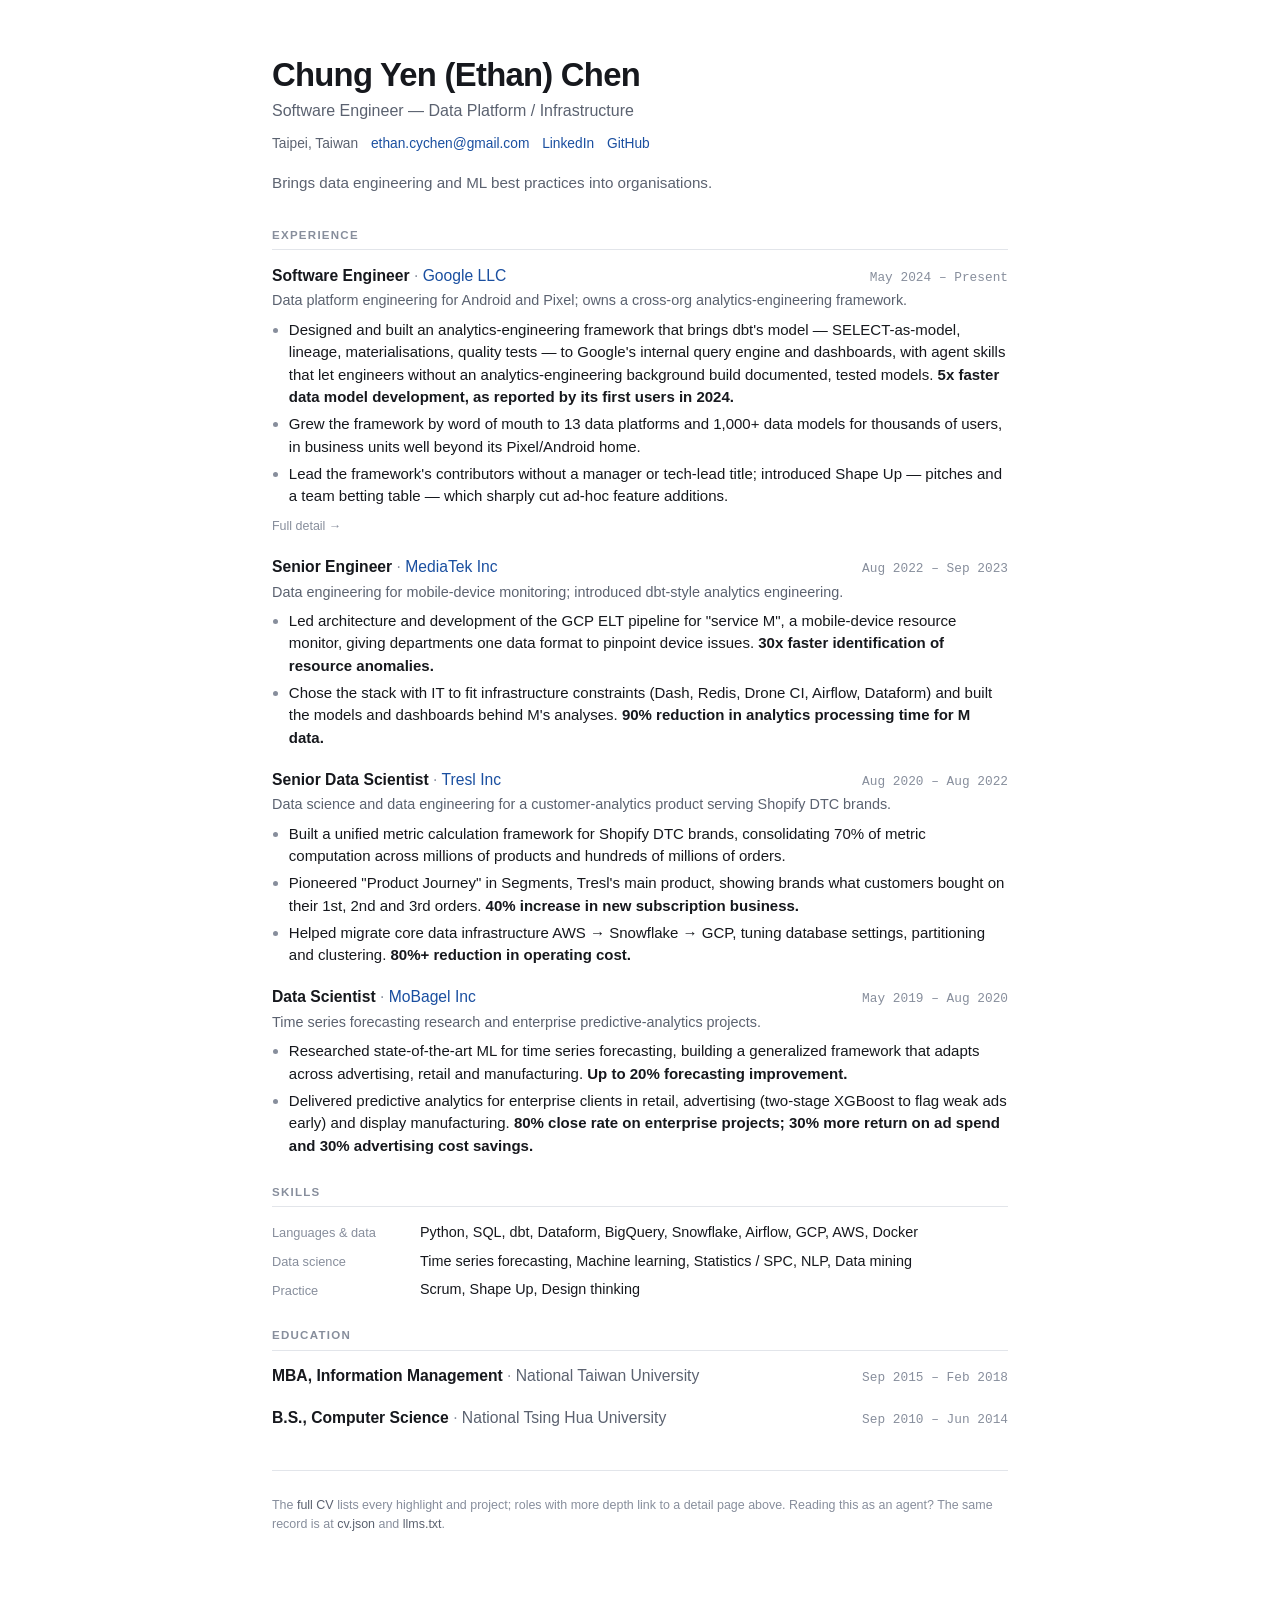
==== index.html @ 8e829738 "Deploy CV from private corpus ethancychen-tw/cv-corpus@91bc35936f9ee3d3c06d4852175774ca4f503b2c" ====
<!doctype html>
<html lang="en" data-profile="onepager">
<head>
<meta charset="utf-8">
<meta name="viewport" content="width=device-width, initial-scale=1">
<title>Chung Yen (Ethan) Chen — CV</title>
<meta name="description" content="Software Engineer — Data Platform / Infrastructure. Taipei, Taiwan.">
<link rel="stylesheet" href="theme.css">
<link rel="alternate" type="application/json" href="cv.json" title="Full structured CV">
<script type="application/ld+json">
{
  &#34;@context&#34;: &#34;https://schema.org&#34;,
  &#34;@type&#34;: &#34;Person&#34;,
  &#34;name&#34;: &#34;Chung Yen (Ethan) Chen&#34;,
  &#34;givenName&#34;: &#34;Ethan&#34;,
  &#34;jobTitle&#34;: &#34;Software Engineer — Data Platform / Infrastructure&#34;,
  &#34;email&#34;: &#34;mailto:ethan.cychen@gmail.com&#34;,
  &#34;url&#34;: &#34;https://ethancychen-tw.github.io/&#34;,
  &#34;address&#34;: {
    &#34;@type&#34;: &#34;PostalAddress&#34;,
    &#34;addressLocality&#34;: &#34;Taipei, Taiwan&#34;
  },
  &#34;sameAs&#34;: [
    &#34;https://www.linkedin.com/in/ethancychen/&#34;,
    &#34;https://github.com/ethancychen-tw&#34;
  ],
  &#34;alumniOf&#34;: [
    {
      &#34;@type&#34;: &#34;EducationalOrganization&#34;,
      &#34;name&#34;: &#34;National Taiwan University&#34;
    },
    {
      &#34;@type&#34;: &#34;EducationalOrganization&#34;,
      &#34;name&#34;: &#34;Université libre de Bruxelles&#34;
    },
    {
      &#34;@type&#34;: &#34;EducationalOrganization&#34;,
      &#34;name&#34;: &#34;National Tsing Hua University&#34;
    }
  ],
  &#34;worksFor&#34;: {
    &#34;@type&#34;: &#34;Organization&#34;,
    &#34;name&#34;: &#34;Google LLC&#34;
  },
  &#34;knowsAbout&#34;: [
    &#34;Python&#34;,
    &#34;SQL&#34;,
    &#34;dbt&#34;,
    &#34;Dataform&#34;,
    &#34;BigQuery&#34;,
    &#34;Snowflake&#34;,
    &#34;Airflow&#34;,
    &#34;GCP&#34;,
    &#34;AWS&#34;,
    &#34;Docker&#34;,
    &#34;Time series forecasting&#34;,
    &#34;Machine learning&#34;,
    &#34;Statistics / SPC&#34;,
    &#34;NLP&#34;,
    &#34;Data mining&#34;
  ]
}
</script>
</head>
<body>
<main>

  <header class="masthead">
    <h1>Chung Yen (Ethan) Chen</h1>
    <p class="headline">Software Engineer — Data Platform / Infrastructure</p>
    <ul class="contact">
      <li>Taipei, Taiwan</li>
      <li><a href="mailto:ethan.cychen@gmail.com">ethan.cychen@gmail.com</a></li>
      <li><a href="https://www.linkedin.com/in/ethancychen/">LinkedIn</a></li>
      <li><a href="https://github.com/ethancychen-tw">GitHub</a></li>
    </ul>
<p class="summary">Brings data engineering and ML best practices into organisations.</p>  </header>

  <section aria-labelledby="experience">
    <h2 id="experience">Experience</h2>
    <article class="entry">
      <div class="entry-head">
        <h3 class="entry-title">Software Engineer<span class="org"><a href="https://www.google.com/">Google LLC</a></span></h3>
        <span class="dates">May 2024 – Present</span>
      </div>
<p class="role-summary">Data platform engineering for Android and Pixel; owns a cross-org analytics-engineering framework.</p>      <ul>
        <li>Designed and built an analytics-engineering framework that brings dbt&#39;s model — SELECT-as-model, lineage, materialisations, quality tests — to Google&#39;s internal query engine and dashboards, with agent skills that let engineers without an analytics-engineering background build documented, tested models.
 <span class="outcome">5x faster data model development, as reported by its first users in 2024.</span></li>
        <li>Grew the framework by word of mouth to 13 data platforms and 1,000+ data models for thousands of users, in business units well beyond its Pixel/Android home.
</li>
        <li>Lead the framework&#39;s contributors without a manager or tech-lead title; introduced Shape Up — pitches and a team betting table — which sharply cut ad-hoc feature additions.
</li>
      </ul>
      <a class="detail-link" href="detail/google/">Full detail →</a>
    </article>
    <article class="entry">
      <div class="entry-head">
        <h3 class="entry-title">Senior Engineer<span class="org"><a href="https://i.mediatek.com/">MediaTek Inc</a></span></h3>
        <span class="dates">Aug 2022 – Sep 2023</span>
      </div>
<p class="role-summary">Data engineering for mobile-device monitoring; introduced dbt-style analytics engineering.</p>      <ul>
        <li>Led architecture and development of the GCP ELT pipeline for &#34;service M&#34;, a mobile-device resource monitor, giving departments one data format to pinpoint device issues.
 <span class="outcome">30x faster identification of resource anomalies.</span></li>
        <li>Chose the stack with IT to fit infrastructure constraints (Dash, Redis, Drone CI, Airflow, Dataform) and built the models and dashboards behind M&#39;s analyses.
 <span class="outcome">90% reduction in analytics processing time for M data.</span></li>
      </ul>
    </article>
    <article class="entry">
      <div class="entry-head">
        <h3 class="entry-title">Senior Data Scientist<span class="org"><a href="https://www.tresl.co/">Tresl Inc</a></span></h3>
        <span class="dates">Aug 2020 – Aug 2022</span>
      </div>
<p class="role-summary">Data science and data engineering for a customer-analytics product serving Shopify DTC brands.</p>      <ul>
        <li>Built a unified metric calculation framework for Shopify DTC brands, consolidating 70% of metric computation across millions of products and hundreds of millions of orders.
</li>
        <li>Pioneered &#34;Product Journey&#34; in Segments, Tresl&#39;s main product, showing brands what customers bought on their 1st, 2nd and 3rd orders.
 <span class="outcome">40% increase in new subscription business.</span></li>
        <li>Helped migrate core data infrastructure AWS → Snowflake → GCP, tuning database settings, partitioning and clustering.
 <span class="outcome">80%+ reduction in operating cost.</span></li>
      </ul>
    </article>
    <article class="entry">
      <div class="entry-head">
        <h3 class="entry-title">Data Scientist<span class="org"><a href="https://mobagel.com/">MoBagel Inc</a></span></h3>
        <span class="dates">May 2019 – Aug 2020</span>
      </div>
<p class="role-summary">Time series forecasting research and enterprise predictive-analytics projects.</p>      <ul>
        <li>Researched state-of-the-art ML for time series forecasting, building a generalized framework that adapts across advertising, retail and manufacturing.
 <span class="outcome">Up to 20% forecasting improvement.</span></li>
        <li>Delivered predictive analytics for enterprise clients in retail, advertising (two-stage XGBoost to flag weak ads early) and display manufacturing.
 <span class="outcome">80% close rate on enterprise projects; 30% more return on ad spend and 30% advertising cost savings.</span></li>
      </ul>
    </article>
  </section>

  <section aria-labelledby="skills">
    <h2 id="skills">Skills</h2>
    <dl class="skills">
      <div class="skill-row"><dt>Languages &amp; data</dt><dd>Python, SQL, dbt, Dataform, BigQuery, Snowflake, Airflow, GCP, AWS, Docker</dd></div>
      <div class="skill-row"><dt>Data science</dt><dd>Time series forecasting, Machine learning, Statistics / SPC, NLP, Data mining</dd></div>
      <div class="skill-row"><dt>Practice</dt><dd>Scrum, Shape Up, Design thinking</dd></div>
    </dl>
  </section>


  <section aria-labelledby="education">
    <h2 id="education">Education</h2>
    <article class="entry">
      <div class="entry-head">
        <h3 class="entry-title">MBA, Information Management<span class="org">National Taiwan University</span></h3>
        <span class="dates">Sep 2015 – Feb 2018</span>
      </div>
    </article>
    <article class="entry">
      <div class="entry-head">
        <h3 class="entry-title">B.S., Computer Science<span class="org">National Tsing Hua University</span></h3>
        <span class="dates">Sep 2010 – Jun 2014</span>
      </div>
    </article>
  </section>

  <footer class="colophon">
    <p>The <a href="cv-full.html">full CV</a> lists every highlight and project;
      roles with more depth link to a detail page above.
      Reading this as an agent? The same record is at
      <a href="cv.json">cv.json</a> and <a href="llms.txt">llms.txt</a>.</p>
  </footer>

</main>
</body>
</html>
---- theme.css ----
/* ============================================================
   CV theme — one stylesheet for screen and print.
   Screen follows the reader's colour scheme; print is locked to
   light with explicit page geometry.
   ============================================================ */

:root {
  --ink:        #16181d;
  --ink-muted:  #5b6270;
  --ink-faint:  #878e9c;
  --rule:       #e2e5ea;
  --accent:     #1a4fa0;
  --bg:         #ffffff;

  --font-sans: "Inter", -apple-system, BlinkMacSystemFont, "Segoe UI", Helvetica, Arial, sans-serif;
  --font-mono: ui-monospace, SFMono-Regular, "SF Mono", Menlo, monospace;

  --measure: 46rem;
  --gap-section: 1.65rem;
}

@media (prefers-color-scheme: dark) {
  :root:not([data-theme="light"]) {
    --ink:       #e6e8ec;
    --ink-muted: #a1a8b5;
    --ink-faint: #767d8a;
    --rule:      #2b2f38;
    --accent:    #7ea8ee;
    --bg:        #14161a;
  }
}

*, *::before, *::after { box-sizing: border-box; }

body {
  margin: 0;
  padding: 3.5rem 1.5rem 5rem;
  background: var(--bg);
  color: var(--ink);
  font-family: var(--font-sans);
  font-size: 15px;
  line-height: 1.5;
  -webkit-font-smoothing: antialiased;
  font-variant-numeric: tabular-nums;
}

main { max-width: var(--measure); margin: 0 auto; }

a { color: var(--accent); text-decoration: none; }
a:hover { text-decoration: underline; }

/* ---------- header ---------- */

.masthead { margin-bottom: 2rem; }

.masthead h1 {
  margin: 0;
  font-size: 2.05rem;
  font-weight: 650;
  letter-spacing: -0.022em;
  line-height: 1.15;
}

.headline {
  margin: 0.3rem 0 0;
  font-size: 1rem;
  font-weight: 500;
  color: var(--ink-muted);
}

.contact {
  margin: 0.7rem 0 0;
  font-size: 0.86rem;
  color: var(--ink-muted);
  display: flex;
  flex-wrap: wrap;
  gap: 0.35rem 0.8rem;
}
.contact li { list-style: none; }
.contact { padding: 0; }

.summary {
  margin: 1.1rem 0 0;
  font-size: 0.95rem;
  color: var(--ink-muted);
  max-width: 38rem;
}

/* ---------- sections ---------- */

section { margin-top: var(--gap-section); }

h2 {
  margin: 0 0 0.85rem;
  padding-bottom: 0.32rem;
  border-bottom: 1px solid var(--rule);
  font-size: 0.72rem;
  font-weight: 650;
  text-transform: uppercase;
  letter-spacing: 0.11em;
  color: var(--ink-faint);
}

/* ---------- entries ---------- */

.entry { margin-bottom: 1.15rem; break-inside: avoid; }
.entry:last-child { margin-bottom: 0; }

.entry-head {
  display: flex;
  justify-content: space-between;
  align-items: baseline;
  gap: 1rem;
}

.entry-title { margin: 0; font-size: 0.98rem; font-weight: 600; }
.entry-title .org { font-weight: 500; color: var(--ink-muted); }
.entry-title .org::before { content: " · "; color: var(--ink-faint); }

.dates {
  flex: none;
  font-size: 0.8rem;
  font-family: var(--font-mono);
  color: var(--ink-faint);
  white-space: nowrap;
}

.role-summary { margin: 0.2rem 0 0; font-size: 0.9rem; color: var(--ink-muted); }

.entry ul { margin: 0.42rem 0 0; padding-left: 1.05rem; }
.entry li { margin-bottom: 0.28rem; }
.entry li::marker { color: var(--ink-faint); }

.outcome { font-weight: 600; color: var(--ink); }

.detail-link {
  font-size: 0.78rem;
  color: var(--ink-faint);
  margin-top: 0.3rem;
  display: inline-block;
}

/* ---------- skills ---------- */

.skills { display: grid; gap: 0.45rem; }
.skill-row { display: grid; grid-template-columns: 8.5rem 1fr; gap: 0.75rem; font-size: 0.9rem; }
.skill-row dt { color: var(--ink-faint); font-size: 0.8rem; padding-top: 0.08rem; }
.skill-row dd { margin: 0; }

/* ---------- projects ---------- */

.project .entry-title { font-size: 0.94rem; }
.tech { font-size: 0.82rem; color: var(--ink-faint); font-style: italic; }
.links { font-size: 0.82rem; }
.links a { margin-right: 0.6rem; }

/* ---------- footer / machine layer ---------- */

.colophon {
  margin-top: 2.5rem;
  padding-top: 0.8rem;
  border-top: 1px solid var(--rule);
  font-size: 0.78rem;
  color: var(--ink-faint);
}
.colophon a { color: var(--ink-muted); }

/* ---------- responsive ---------- */

@media (max-width: 34rem) {
  body { padding: 2rem 1.1rem 3rem; font-size: 14.5px; }
  .masthead h1 { font-size: 1.6rem; }
  .entry-head { flex-direction: column; gap: 0.1rem; }
  .skill-row { grid-template-columns: 1fr; gap: 0.1rem; }
}

/* ---------- print ---------- */

@page {
  size: A4;
  margin: 12mm 15mm 11mm;
}

@media print {
  :root {
    --ink: #000; --ink-muted: #333; --ink-faint: #666;
    --rule: #ccc; --accent: #000; --bg: #fff;
  }
  body { padding: 0; font-size: 9.2pt; line-height: 1.38; }
  main { max-width: none; }
  a { color: #000; text-decoration: none; }
  .masthead { margin-bottom: 1.1rem; }
  .masthead h1 { font-size: 19pt; }
  h2 { font-size: 7.6pt; margin-bottom: 0.5rem; }
  section { margin-top: 0.8rem; }
  .entry { margin-bottom: 0.55rem; }
  .colophon, .detail-link { display: none; }
  /* Never orphan a heading from its first entry. */
  h2 { break-after: avoid; }
}

/* ---------- detail pages (layer 1) ---------- */

.crumb { margin: 0 0 1.1rem; font-size: 0.84rem; }
.crumb a { color: var(--ink-faint); }

.deep { margin-top: 2.1rem; break-inside: auto; }
.deep h2 {
  border: 0;
  padding: 0;
  margin-bottom: 0.5rem;
  font-size: 1.02rem;
  font-weight: 600;
  line-height: 1.4;
  text-transform: none;
  letter-spacing: -0.008em;
  color: var(--ink);
}

.outcome-line {
  margin: 0 0 0.35rem;
  font-size: 0.9rem;
  font-weight: 600;
  color: var(--accent);
}

.deep .tech {
  margin: 0 0 0.9rem;
  font-family: var(--font-mono);
  font-style: normal;
  font-size: 0.78rem;
}

dl.detail {
  margin: 0;
  display: grid;
  grid-template-columns: 10rem 1fr;
  gap: 0.55rem 1.2rem;
  border-left: 2px solid var(--rule);
  padding-left: 1.1rem;
}
dl.detail dt {
  font-size: 0.76rem;
  text-transform: uppercase;
  letter-spacing: 0.07em;
  color: var(--ink-faint);
  padding-top: 0.13rem;
}
dl.detail dd { margin: 0; font-size: 0.92rem; }

.pending { font-size: 0.88rem; color: var(--ink-faint); font-style: italic; }

@media (max-width: 34rem) {
  dl.detail { grid-template-columns: 1fr; gap: 0.15rem; padding-left: 0.8rem; }
  dl.detail dd { margin-bottom: 0.6rem; }
}
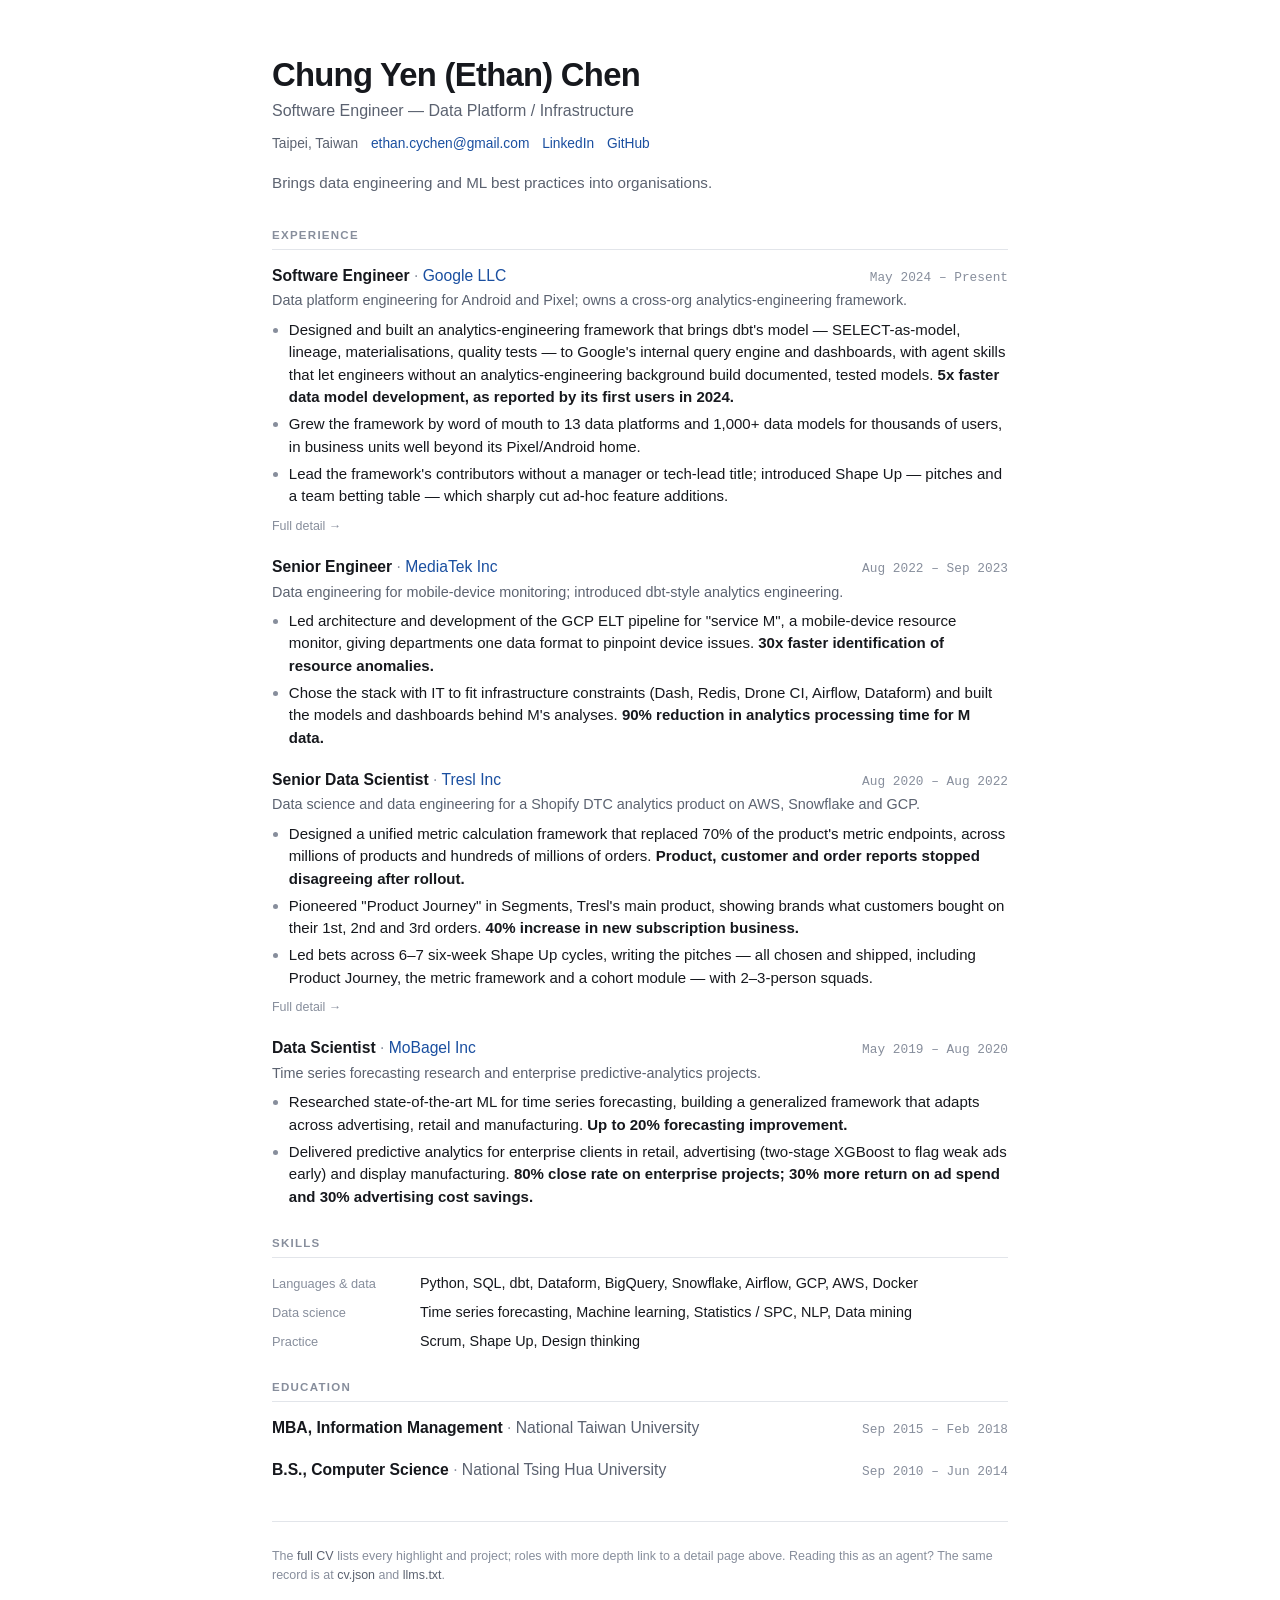
==== commit 3dcc0a03: "Deploy CV from private corpus ethancychen-tw/cv-corpus@9081aba6d824976bb14d675e6f8519dcbcc56332" ====
--- a/index.html
+++ b/index.html
@@ -84,8 +84,7 @@
         <span class="dates">May 2024 – Present</span>
       </div>
 <p class="role-summary">Data platform engineering for Android and Pixel; owns a cross-org analytics-engineering framework.</p>      <ul>
-        <li>Designed and built an analytics-engineering framework that brings dbt&#39;s model — SELECT-as-model, lineage, materialisations, quality tests — to Google&#39;s internal query engine and dashboards, with agent skills that let engineers without an analytics-engineering background build documented, tested models.
- <span class="outcome">5x faster data model development, as reported by its first users in 2024.</span></li>
+        <li>Designed and built an analytics-engineering framework that brings dbt&#39;s model — SELECT-as-model, lineage, materialisations, quality tests — to Google&#39;s internal query engine and dashboards, with agent skills that let engineers without an analytics-engineering background build documented, tested models. <span class="outcome">5x faster data model development, as reported by its first users in 2024.</span></li>
         <li>Grew the framework by word of mouth to 13 data platforms and 1,000+ data models for thousands of users, in business units well beyond its Pixel/Android home.
 </li>
         <li>Lead the framework&#39;s contributors without a manager or tech-lead title; introduced Shape Up — pitches and a team betting table — which sharply cut ad-hoc feature additions.
@@ -110,14 +109,15 @@
         <h3 class="entry-title">Senior Data Scientist<span class="org"><a href="https://www.tresl.co/">Tresl Inc</a></span></h3>
         <span class="dates">Aug 2020 – Aug 2022</span>
       </div>
-<p class="role-summary">Data science and data engineering for a customer-analytics product serving Shopify DTC brands.</p>      <ul>
-        <li>Built a unified metric calculation framework for Shopify DTC brands, consolidating 70% of metric computation across millions of products and hundreds of millions of orders.
-</li>
+<p class="role-summary">Data science and data engineering for a Shopify DTC analytics product on AWS, Snowflake and GCP.</p>      <ul>
+        <li>Designed a unified metric calculation framework that replaced 70% of the product&#39;s metric endpoints, across millions of products and hundreds of millions of orders.
+ <span class="outcome">Product, customer and order reports stopped disagreeing after rollout.</span></li>
         <li>Pioneered &#34;Product Journey&#34; in Segments, Tresl&#39;s main product, showing brands what customers bought on their 1st, 2nd and 3rd orders.
  <span class="outcome">40% increase in new subscription business.</span></li>
-        <li>Helped migrate core data infrastructure AWS → Snowflake → GCP, tuning database settings, partitioning and clustering.
- <span class="outcome">80%+ reduction in operating cost.</span></li>
+        <li>Led bets across 6–7 six-week Shape Up cycles, writing the pitches — all chosen and shipped, including Product Journey, the metric framework and a cohort module — with 2–3-person squads.
+</li>
       </ul>
+      <a class="detail-link" href="detail/tresl/">Full detail →</a>
     </article>
     <article class="entry">
       <div class="entry-head">
--- a/theme.css
+++ b/theme.css
@@ -248,6 +248,9 @@
 }
 dl.detail dd { margin: 0; font-size: 0.92rem; }
 
+.also ul { margin: 0.4rem 0 0; padding-left: 1.05rem; }
+.also li { margin-bottom: 0.35rem; font-size: 0.92rem; }
+
 .pending { font-size: 0.88rem; color: var(--ink-faint); font-style: italic; }
 
 @media (max-width: 34rem) {
